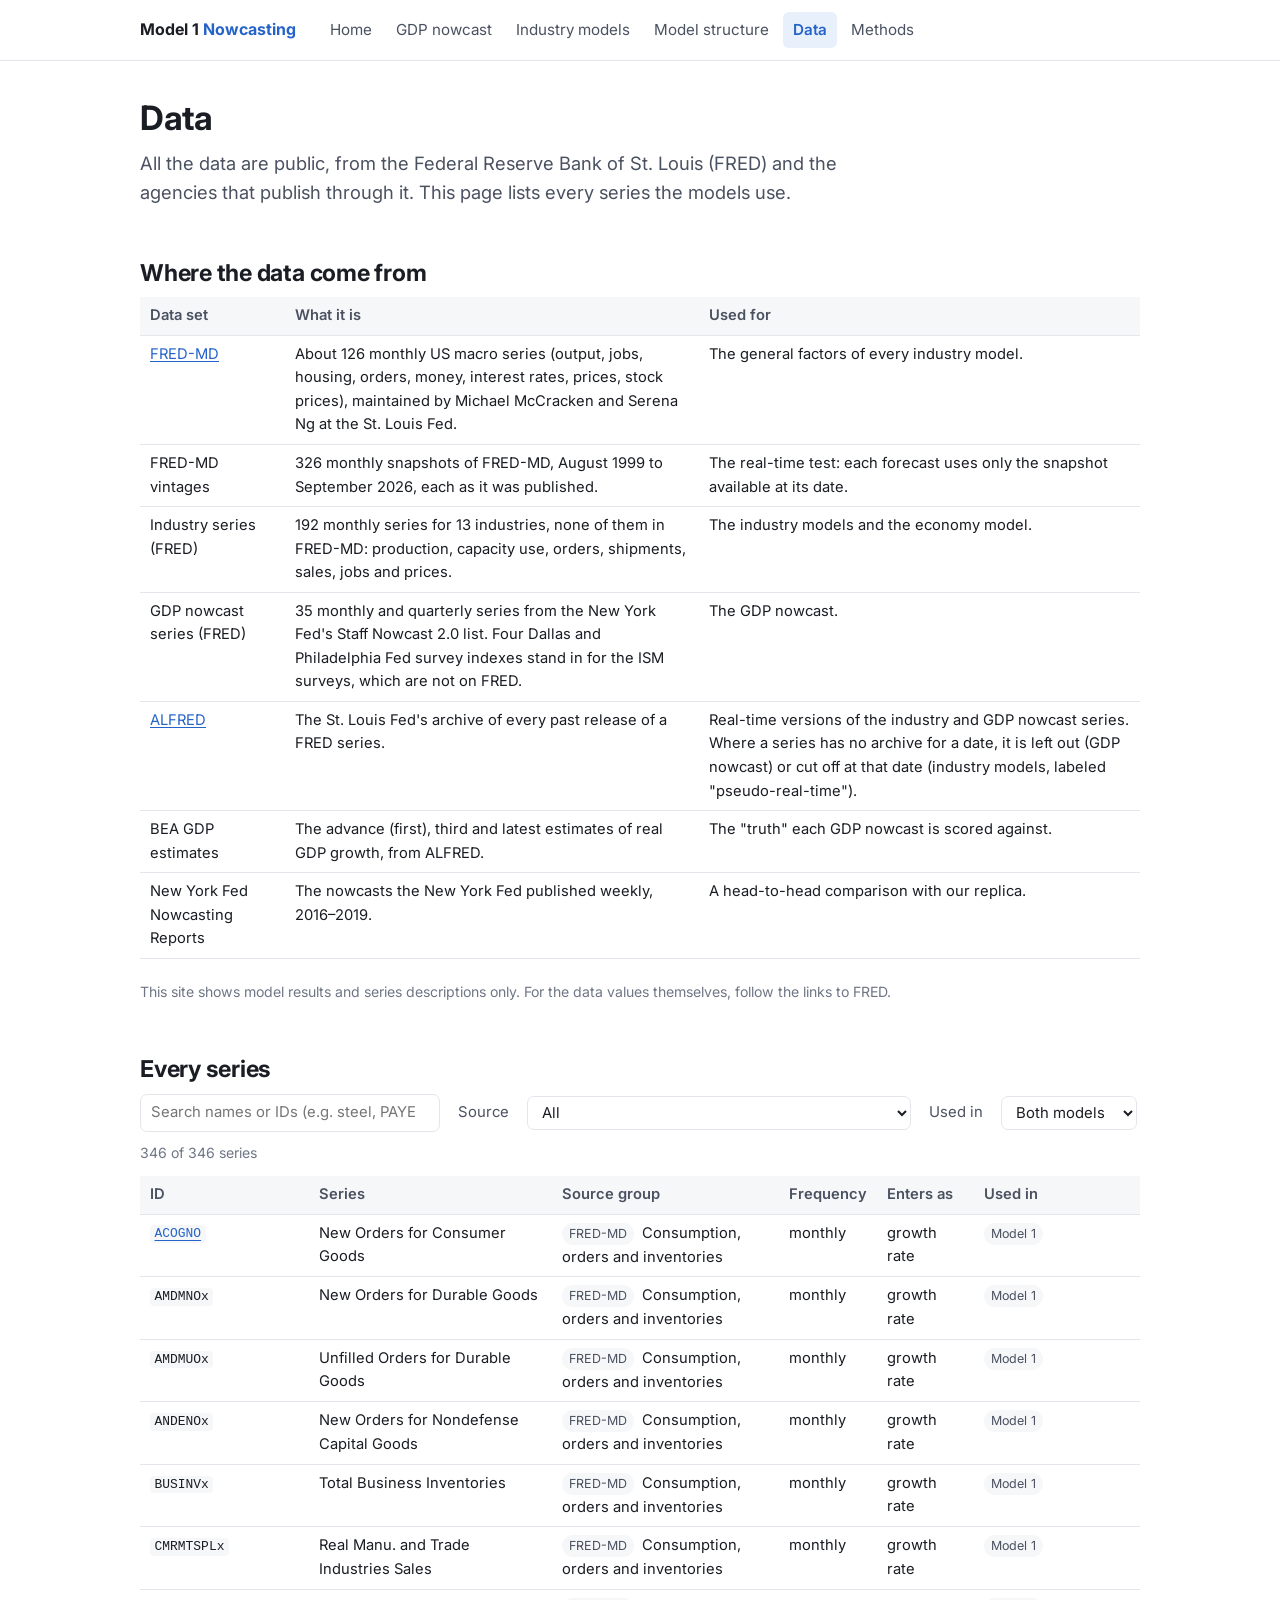
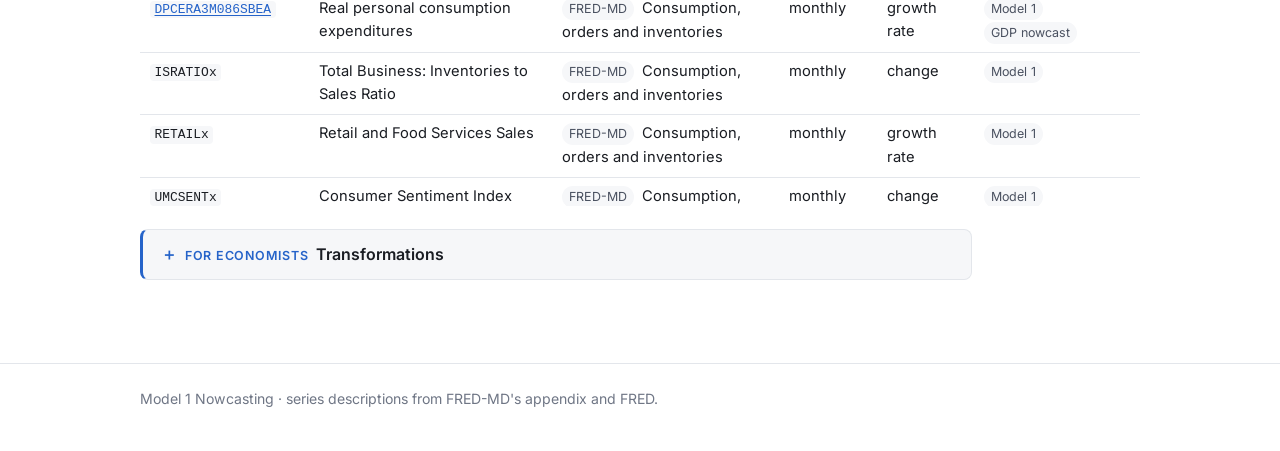
==== data.html @ 2dfe7a33 "Update site from model-1-alpha 911cb23 Co-Authored-By: Claude Opus 5.5 <noreply@anthropic.com> Claud" ====
<!doctype html>
<html lang="en">
<head>
<meta charset="utf-8">
<meta name="viewport" content="width=device-width, initial-scale=1">
<title>Data · Model 1 Nowcasting</title>
<meta name="description" content="Every data series used by the GDP nowcast and the industry models, with links to FRED.">
<link rel="preconnect" href="https://fonts.googleapis.com">
<link rel="stylesheet" href="https://fonts.googleapis.com/css2?family=Inter:wght@400;600;700&display=swap">
<link rel="stylesheet" href="assets/style.css">
<script defer src="assets/common.js"></script>
<script defer src="assets/data.js"></script>
</head>
<body>
<header class="site"><div class="wrap">
  <a class="brand" href="index.html">Model 1 <span>Nowcasting</span></a>
  <nav class="main">
    <a href="index.html">Home</a>
    <a href="nowcast.html">GDP nowcast</a>
    <a href="industries.html">Industry models</a>
    <a href="structure.html">Model structure</a>
    <a href="data.html">Data</a>
    <a href="methods.html">Methods</a>
  </nav>
</div></header>

<main><div class="wrap">
  <h1>Data</h1>
  <p class="lead">All the data are public, from the Federal Reserve Bank of St. Louis (FRED) and the agencies that
    publish through it. This page lists every series the models use.</p>

  <h2>Where the data come from</h2>
  <div class="table-wrap"><table>
    <thead><tr><th>Data set</th><th>What it is</th><th>Used for</th></tr></thead>
    <tbody>
      <tr><td><a href="https://www.stlouisfed.org/research/economists/mccracken/fred-databases" target="_blank" rel="noopener">FRED-MD</a></td>
        <td>About 126 monthly US macro series (output, jobs, housing, orders, money, interest rates, prices, stock
          prices), maintained by Michael McCracken and Serena Ng at the St. Louis Fed.</td>
        <td>The general factors of every industry model.</td></tr>
      <tr><td>FRED-MD vintages</td><td>326 monthly snapshots of FRED-MD, August 1999 to September 2026, each as it was published.</td>
        <td>The real-time test: each forecast uses only the snapshot available at its date.</td></tr>
      <tr><td>Industry series (FRED)</td><td>192 monthly series for 13 industries, none of them in FRED-MD: production,
          capacity use, orders, shipments, sales, jobs and prices.</td><td>The industry models and the economy model.</td></tr>
      <tr><td>GDP nowcast series (FRED)</td><td>35 monthly and quarterly series from the New York Fed's Staff Nowcast 2.0 list. Four Dallas and
          Philadelphia Fed survey indexes stand in for the ISM surveys, which are not on FRED.</td>
        <td>The GDP nowcast.</td></tr>
      <tr><td><a href="https://alfred.stlouisfed.org/" target="_blank" rel="noopener">ALFRED</a></td>
        <td>The St. Louis Fed's archive of every past release of a FRED series.</td>
        <td>Real-time versions of the industry and GDP nowcast series. Where a series has no archive for a date, it is
          left out (GDP nowcast) or cut off at that date (industry models, labeled "pseudo-real-time").</td></tr>
      <tr><td>BEA GDP estimates</td><td>The advance (first), third and latest estimates of real GDP growth, from ALFRED.</td>
        <td>The "truth" each GDP nowcast is scored against.</td></tr>
      <tr><td>New York Fed Nowcasting Reports</td><td>The nowcasts the New York Fed published weekly, 2016–2019.</td>
        <td>A head-to-head comparison with our replica.</td></tr>
    </tbody>
  </table></div>
  <p class="small muted">This site shows model results and series descriptions only. For the data values themselves,
    follow the links to FRED.</p>

  <h2>Every series</h2>
  <div class="controls">
    <input type="search" id="q" placeholder="Search names or IDs (e.g. steel, PAYEMS)" aria-label="Search series">
    <label for="f-src">Source</label>
    <select id="f-src"><option value="">All</option></select>
    <label for="f-used">Used in</label>
    <select id="f-used"><option value="">Both models</option><option>GDP nowcast</option><option>Model 1</option></select>
    <span class="muted small" id="count"></span>
  </div>
  <div class="table-wrap" style="max-height: 70vh"><table id="tbl"></table></div>
  <details class="deep">
    <summary><span class="kicker">For economists</span>Transformations</summary>
    <p>Industry models follow FRED-MD's transformation codes: "growth rate" is the change in the log, "change in growth
      rate" the second difference of the log (FRED-MD's default for prices), "change" the first difference. Every series
      is then standardized. The GDP nowcast follows the New York Fed's Table 1: monthly % changes or changes, survey
      indexes in levels, quarterly series as % changes at an annual rate.</p>
  </details>
</div></main>

<footer class="site"><div class="wrap">
  Model 1 Nowcasting · series descriptions from FRED-MD's appendix and FRED.
</div></footer>
</body>
</html>
---- assets/style.css ----
:root {
  --bg: #ffffff;
  --surface: #f6f7f9;
  --ink: #1a1d23;
  --ink-2: #4a5160;
  --ink-3: #6f7685;
  --line: #e3e6eb;
  --accent: #2563c9;
  --accent-soft: #e8f0fc;
  --good: #1f8a5b;
  --bad: #c2453b;
  --truth: #1a1d23;
  --max: 1040px;
  --radius: 10px;
  color-scheme: light;
}
@media (prefers-color-scheme: dark) {
  :root {
    --bg: #14161a;
    --surface: #1c1f25;
    --ink: #e9ebef;
    --ink-2: #b7bcc6;
    --ink-3: #8c93a1;
    --line: #2d313a;
    --accent: #6ea2f5;
    --accent-soft: #1d2a40;
    --good: #4cc08a;
    --bad: #ef7c70;
    --truth: #f2f3f5;
    color-scheme: dark;
  }
}

* { box-sizing: border-box; }
html { -webkit-text-size-adjust: 100%; }
body {
  margin: 0;
  background: var(--bg);
  color: var(--ink);
  font: 16px/1.6 Inter, system-ui, -apple-system, "Segoe UI", Roboto, sans-serif;
}
a { color: var(--accent); text-underline-offset: 2px; }
h1, h2, h3 { line-height: 1.25; letter-spacing: -0.01em; }
h1 { font-size: 2.1rem; margin: 0 0 0.6rem; }
h2 { font-size: 1.45rem; margin: 2.8rem 0 0.6rem; padding-top: 0.4rem; }
h3 { font-size: 1.1rem; margin: 1.8rem 0 0.4rem; }
p { margin: 0 0 1rem; }
code { font: 0.88em ui-monospace, SFMono-Regular, Menlo, monospace; background: var(--surface);
       padding: 0.1em 0.35em; border-radius: 4px; }

/* layout */
.wrap { max-width: var(--max); margin: 0 auto; padding: 0 20px; }
header.site { border-bottom: 1px solid var(--line); background: var(--bg); position: sticky; top: 0; z-index: 10; }
header.site .wrap { display: flex; align-items: center; gap: 24px; min-height: 60px; flex-wrap: wrap; }
.brand { font-weight: 700; color: var(--ink); text-decoration: none; white-space: nowrap; }
.brand span { color: var(--accent); }
nav.main { display: flex; gap: 4px; flex-wrap: wrap; }
nav.main a { color: var(--ink-2); text-decoration: none; padding: 6px 10px; border-radius: 6px; font-size: 0.95rem; }
nav.main a:hover { background: var(--surface); color: var(--ink); }
nav.main a[aria-current="page"] { color: var(--accent); background: var(--accent-soft); font-weight: 600; }
main { padding: 36px 0 64px; }
footer.site { border-top: 1px solid var(--line); color: var(--ink-3); font-size: 0.88rem; padding: 24px 0 40px; }

.lead { font-size: 1.15rem; color: var(--ink-2); max-width: 46rem; }
.prose { max-width: 46rem; }
.muted { color: var(--ink-3); }
.small { font-size: 0.88rem; }

/* cards and stat tiles */
.grid { display: grid; gap: 16px; }
.grid.two { grid-template-columns: repeat(auto-fit, minmax(300px, 1fr)); }
.grid.three { grid-template-columns: repeat(auto-fit, minmax(220px, 1fr)); }
.card { border: 1px solid var(--line); border-radius: var(--radius); padding: 20px 22px; background: var(--bg); }
.card h3 { margin-top: 0; }
a.card { display: block; color: inherit; text-decoration: none; transition: border-color .15s; }
a.card:hover { border-color: var(--accent); }
a.card .more { color: var(--accent); font-weight: 600; font-size: 0.95rem; }
.stat { background: var(--surface); border-radius: var(--radius); padding: 16px 18px; }
.stat .value { font-size: 1.9rem; font-weight: 700; line-height: 1.1; }
.stat .label { color: var(--ink-2); font-size: 0.92rem; margin-top: 6px; }

/* figures */
figure.chart { margin: 1.2rem 0 1.6rem; }
figure.chart figcaption { color: var(--ink-3); font-size: 0.85rem; margin-top: 6px; max-width: 46rem; }
.chart-title { font-weight: 650; margin: 0 0 2px; }
.chart-sub { color: var(--ink-2); font-size: 0.92rem; margin: 0 0 8px; }
.plot { width: 100%; overflow-x: auto; }
.plot svg { max-width: 100%; height: auto; overflow: visible; }
.plot figure { margin: 0; }
.legend { display: flex; flex-wrap: wrap; gap: 6px 18px; font-size: 0.88rem; color: var(--ink-2); margin: 4px 0 8px; }
.legend i { display: inline-block; width: 18px; height: 3px; vertical-align: middle; margin-right: 6px; border-radius: 2px; }
.legend i.dot { width: 9px; height: 9px; border-radius: 50%; }
.legend i.ring { width: 9px; height: 9px; border-radius: 50%; background: none !important; border: 1.5px solid var(--ink-3); }

/* controls */
.controls { display: flex; flex-wrap: wrap; gap: 10px 18px; align-items: center; margin: 10px 0 12px; font-size: 0.93rem; }
.controls label { color: var(--ink-2); }
select, input[type="search"] {
  font: inherit; font-size: 0.93rem; color: var(--ink); background: var(--bg);
  border: 1px solid var(--line); border-radius: 7px; padding: 6px 10px;
}
input[type="search"] { min-width: 300px; }
.seg { display: inline-flex; border: 1px solid var(--line); border-radius: 8px; overflow: hidden; }
.seg button { font: inherit; font-size: 0.9rem; border: 0; background: var(--bg); color: var(--ink-2);
              padding: 6px 12px; cursor: pointer; }
.seg button + button { border-left: 1px solid var(--line); }
.seg button[aria-pressed="true"] { background: var(--accent-soft); color: var(--accent); font-weight: 600; }

/* tables */
.table-wrap { overflow-x: auto; margin: 0.6rem 0 1.4rem; }
table { border-collapse: collapse; width: 100%; font-size: 0.92rem; }
th, td { text-align: left; padding: 7px 10px; border-bottom: 1px solid var(--line); vertical-align: top; }
th { color: var(--ink-2); font-weight: 600; background: var(--surface); position: sticky; top: 0; }
td.num, th.num { text-align: right; font-variant-numeric: tabular-nums; white-space: nowrap; }
tr.best td { font-weight: 650; }
.good { color: var(--good); }
.bad { color: var(--bad); }
.tag { display: inline-block; font-size: 0.78rem; padding: 1px 7px; border-radius: 99px; background: var(--surface);
       color: var(--ink-2); margin: 1px 4px 1px 0; white-space: nowrap; }

/* the "for economists" layer */
details.deep { border: 1px solid var(--line); border-left: 3px solid var(--accent); border-radius: 8px;
               padding: 0 18px; margin: 1.2rem 0; background: var(--surface); max-width: 52rem; }
details.deep > summary { cursor: pointer; padding: 12px 0; font-weight: 600; color: var(--ink); list-style: none; }
details.deep > summary::-webkit-details-marker { display: none; }
details.deep > summary::before { content: "＋"; color: var(--accent); margin-right: 8px; }
details.deep[open] > summary::before { content: "－"; }
details.deep > summary .kicker { color: var(--accent); font-size: 0.78rem; text-transform: uppercase;
                                 letter-spacing: 0.06em; margin-right: 8px; }
details.deep[open] { padding-bottom: 12px; }
.katex-display { overflow-x: auto; overflow-y: hidden; padding: 4px 0; }

.callout { background: var(--accent-soft); border-radius: var(--radius); padding: 14px 18px; margin: 1rem 0 1.4rem;
           max-width: 46rem; }
.toc { display: flex; flex-wrap: wrap; gap: 6px 14px; font-size: 0.92rem; margin: 0.4rem 0 1.4rem; }
.toc a { text-decoration: none; }

/* loading-strength matrix */
.matrix td.cell { text-align: center; width: 76px; }
.matrix .bar { display: inline-block; height: 10px; border-radius: 3px; background: var(--accent); vertical-align: middle; }
.matrix .bar.neg { background: var(--bad); }
.matrix td.off { color: var(--line); }
.tabs { display: flex; gap: 6px; border-bottom: 1px solid var(--line); margin: 1.2rem 0 1rem; flex-wrap: wrap; }
.tabs button { font: inherit; border: 0; background: none; padding: 10px 14px; cursor: pointer; color: var(--ink-2);
               border-bottom: 2px solid transparent; margin-bottom: -1px; font-weight: 600; }
.tabs button[aria-selected="true"] { color: var(--accent); border-bottom-color: var(--accent); }
[hidden] { display: none !important; }

@media (max-width: 640px) {
  h1 { font-size: 1.65rem; }
  header.site .wrap { gap: 6px; padding-top: 8px; padding-bottom: 8px; }
  nav.main a { padding: 4px 7px; font-size: 0.88rem; }
  .stat .value { font-size: 1.5rem; }
}
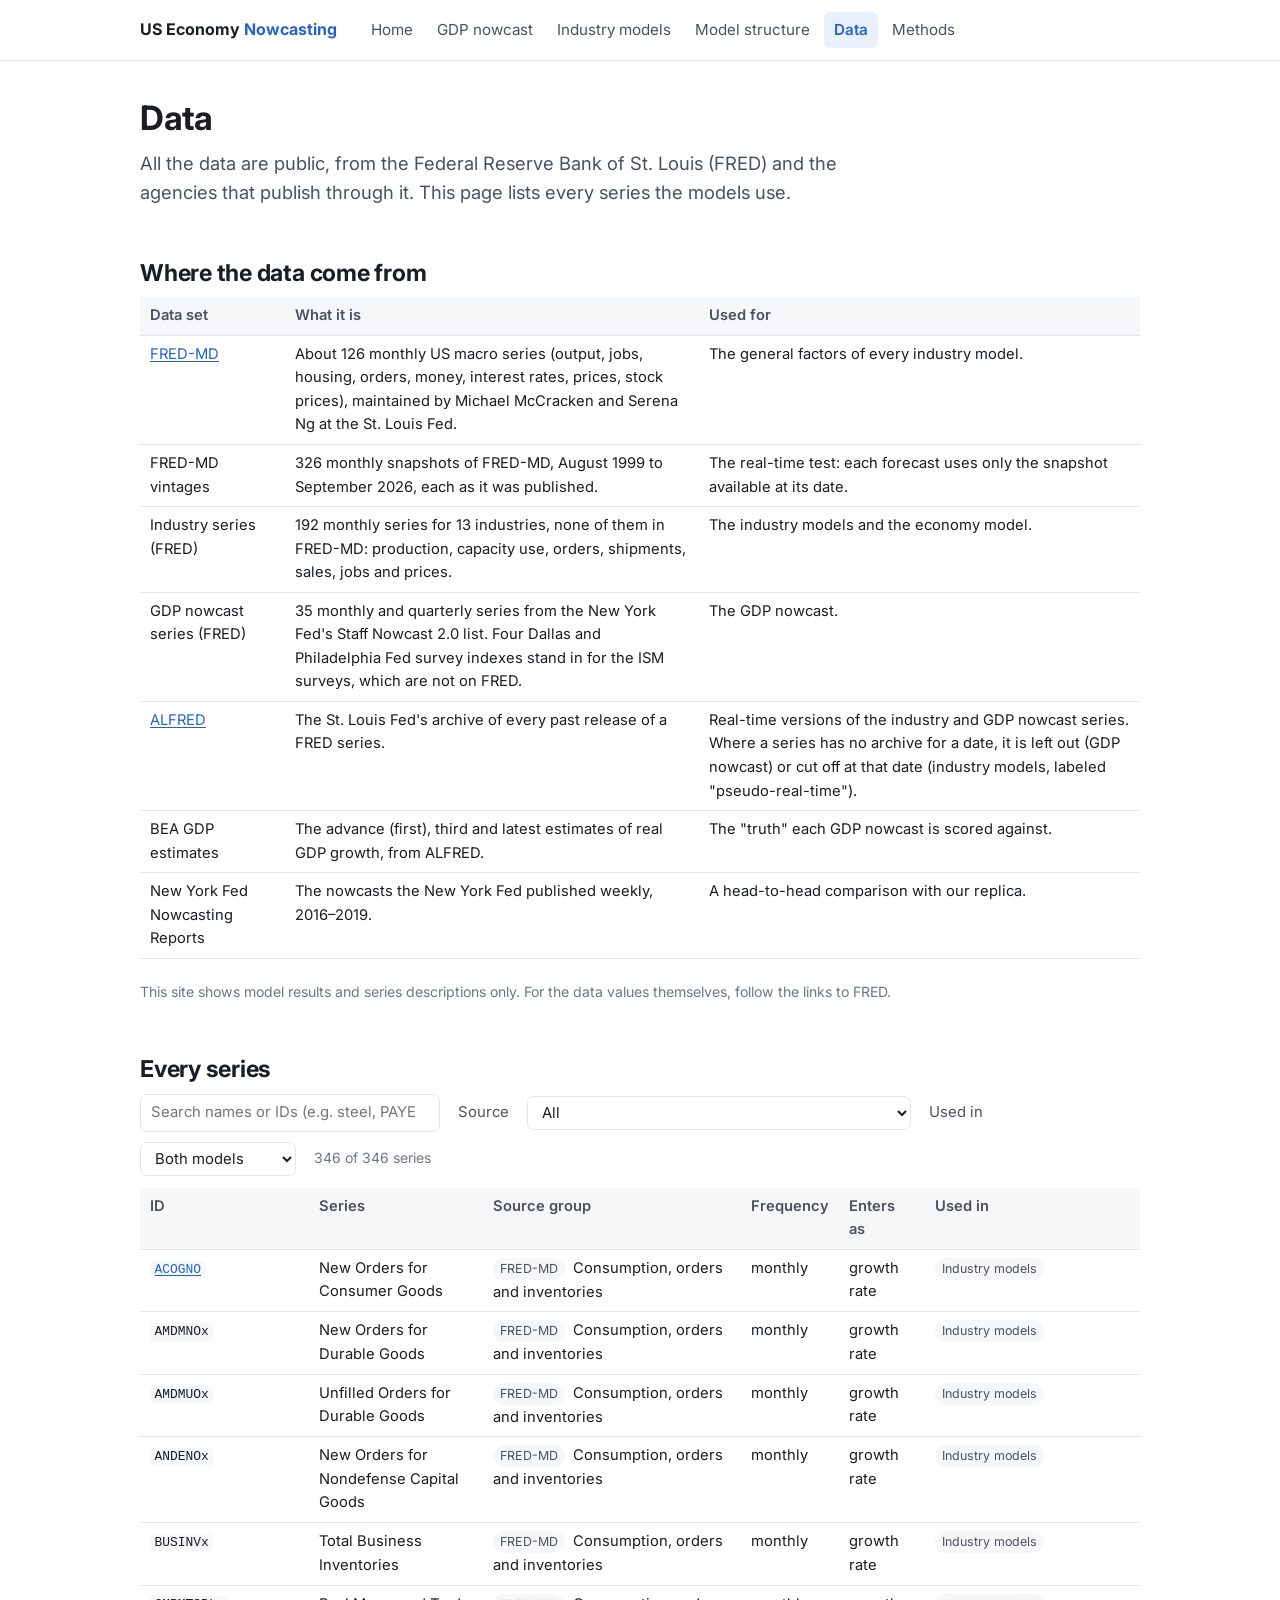
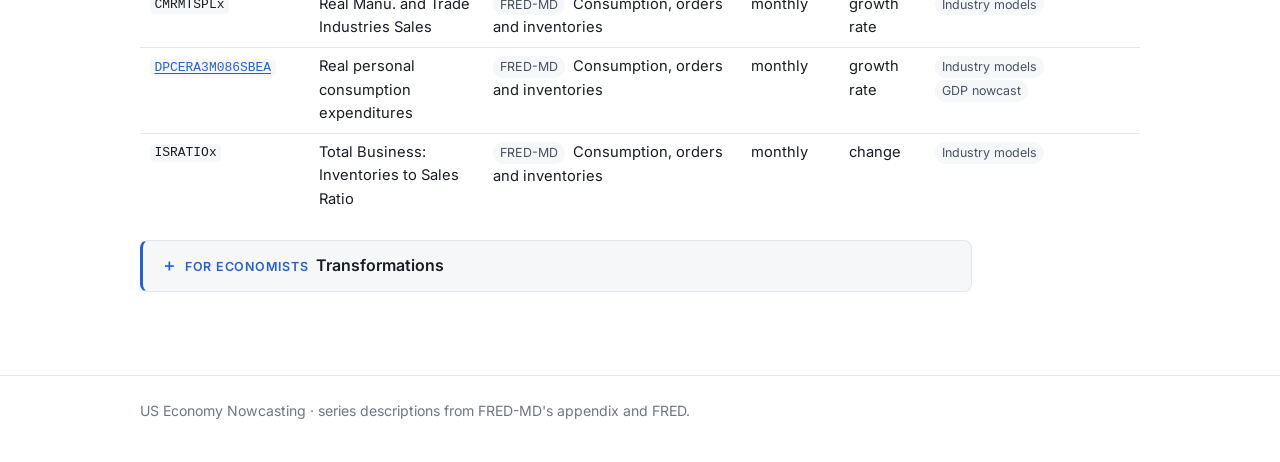
==== commit 1d5894a4: "Update site from model-1-alpha 5b15613 Co-Authored-By: Claude Opus 5.5 <noreply@anthropic.com> Claud" ====
--- a/data.html
+++ b/data.html
@@ -3,7 +3,7 @@
 <head>
 <meta charset="utf-8">
 <meta name="viewport" content="width=device-width, initial-scale=1">
-<title>Data · Model 1 Nowcasting</title>
+<title>Data · US Economy Nowcasting</title>
 <meta name="description" content="Every data series used by the GDP nowcast and the industry models, with links to FRED.">
 <link rel="preconnect" href="https://fonts.googleapis.com">
 <link rel="stylesheet" href="https://fonts.googleapis.com/css2?family=Inter:wght@400;600;700&display=swap">
@@ -13,7 +13,7 @@
 </head>
 <body>
 <header class="site"><div class="wrap">
-  <a class="brand" href="index.html">Model 1 <span>Nowcasting</span></a>
+  <a class="brand" href="index.html">US Economy <span>Nowcasting</span></a>
   <nav class="main">
     <a href="index.html">Home</a>
     <a href="nowcast.html">GDP nowcast</a>
@@ -63,7 +63,7 @@
     <label for="f-src">Source</label>
     <select id="f-src"><option value="">All</option></select>
     <label for="f-used">Used in</label>
-    <select id="f-used"><option value="">Both models</option><option>GDP nowcast</option><option>Model 1</option></select>
+    <select id="f-used"><option value="">Both models</option><option>GDP nowcast</option><option>Industry models</option></select>
     <span class="muted small" id="count"></span>
   </div>
   <div class="table-wrap" style="max-height: 70vh"><table id="tbl"></table></div>
@@ -77,7 +77,7 @@
 </div></main>
 
 <footer class="site"><div class="wrap">
-  Model 1 Nowcasting · series descriptions from FRED-MD's appendix and FRED.
+  US Economy Nowcasting · series descriptions from FRED-MD's appendix and FRED.
 </div></footer>
 </body>
 </html>
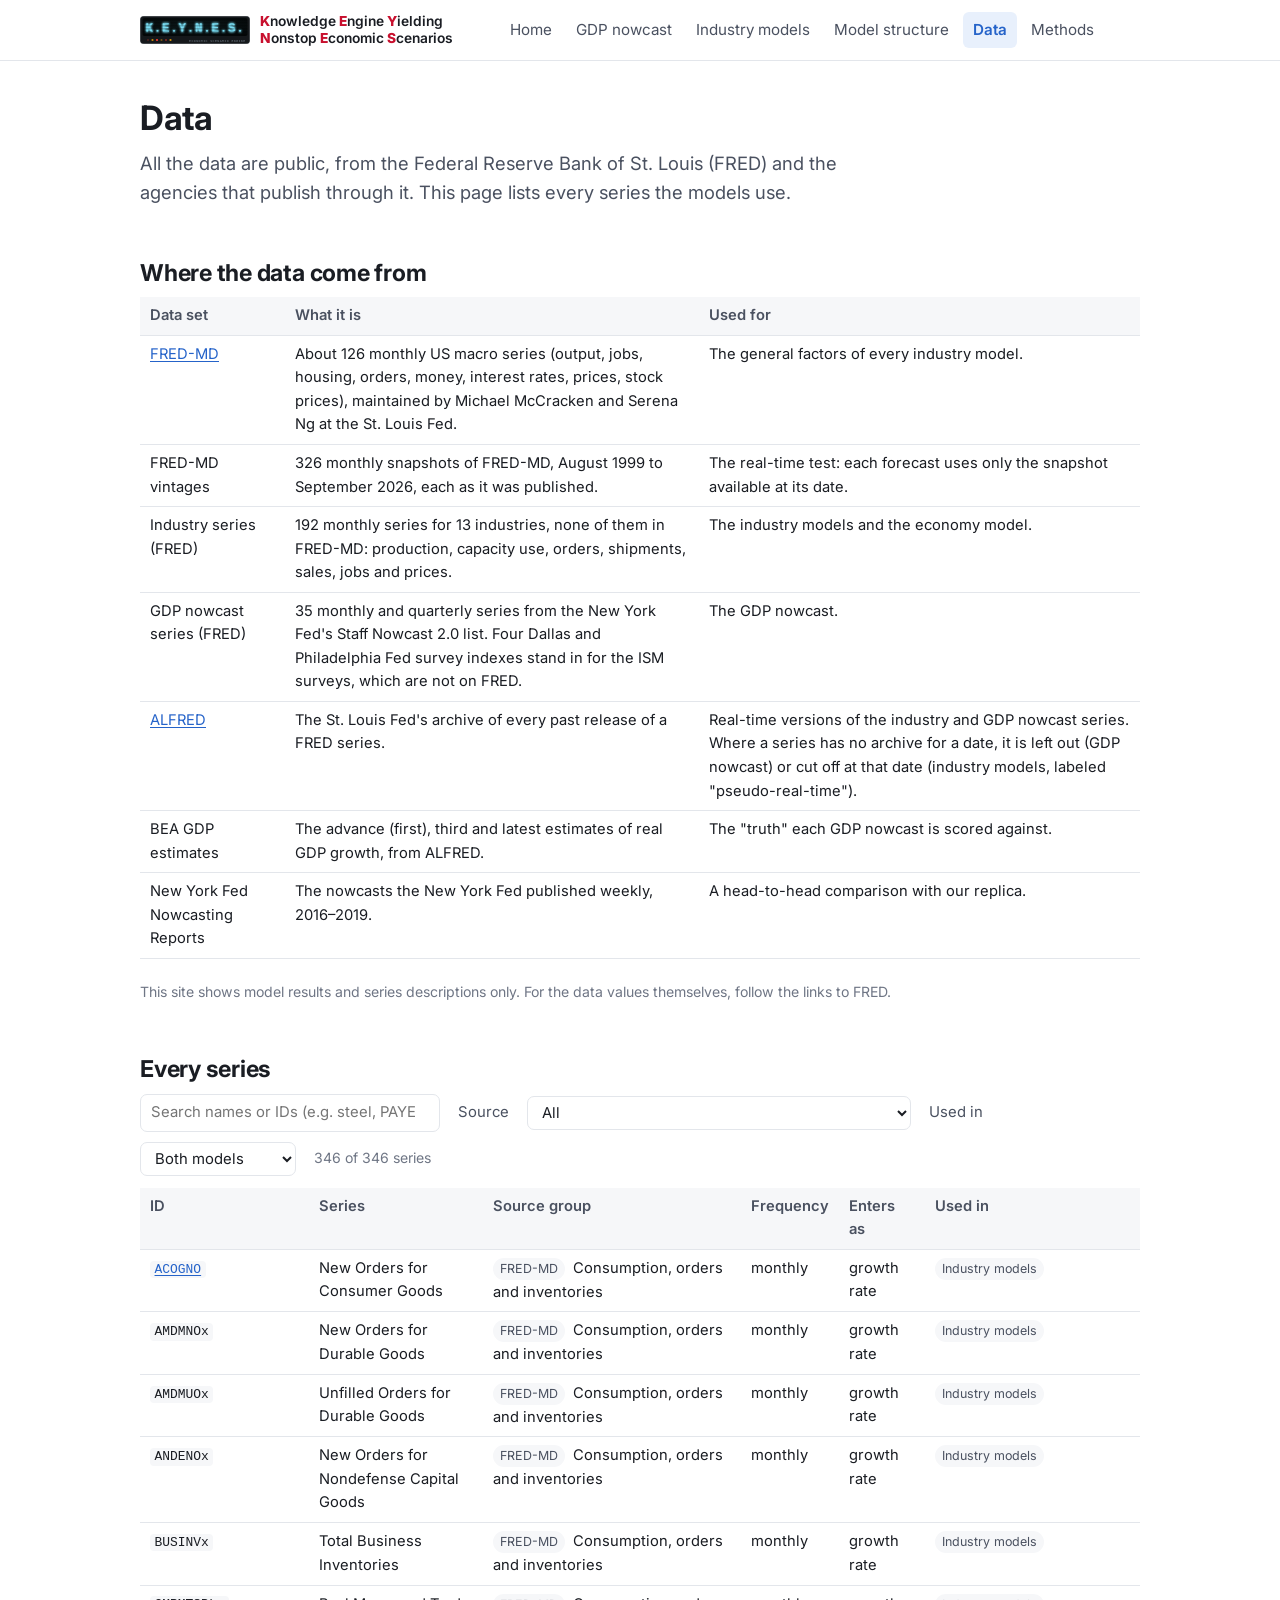
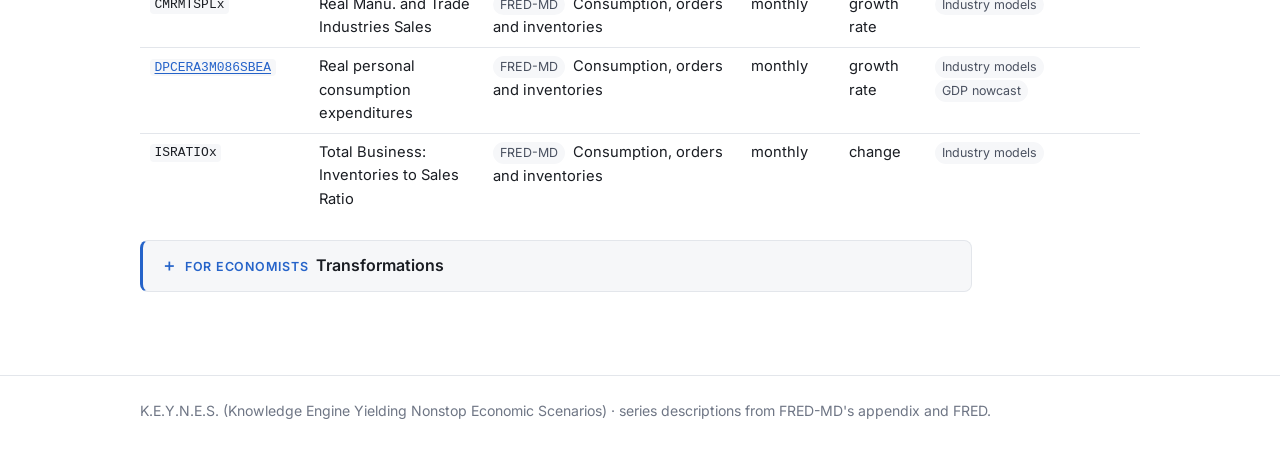
==== commit 77eb4898: "Update site from model-1-alpha 71e87f0 Co-Authored-By: Claude Opus 5.5 <noreply@anthropic.com> Claud" ====
--- a/data.html
+++ b/data.html
@@ -3,7 +3,7 @@
 <head>
 <meta charset="utf-8">
 <meta name="viewport" content="width=device-width, initial-scale=1">
-<title>Data · US Economy Nowcasting</title>
+<title>Data · KEYNES</title>
 <meta name="description" content="Every data series used by the GDP nowcast and the industry models, with links to FRED.">
 <link rel="preconnect" href="https://fonts.googleapis.com">
 <link rel="stylesheet" href="https://fonts.googleapis.com/css2?family=Inter:wght@400;600;700&display=swap">
@@ -13,7 +13,7 @@
 </head>
 <body>
 <header class="site"><div class="wrap">
-  <a class="brand" href="index.html">US Economy <span>Nowcasting</span></a>
+  <a class="brand" href="index.html"><img src="assets/keynes.svg" alt="K.E.Y.N.E.S." width="110" height="28"><span class="kn"><b>K</b>nowledge <b>E</b>ngine <b>Y</b>ielding <b>N</b>onstop <b>E</b>conomic <b>S</b>cenarios</span></a>
   <nav class="main">
     <a href="index.html">Home</a>
     <a href="nowcast.html">GDP nowcast</a>
@@ -77,7 +77,7 @@
 </div></main>
 
 <footer class="site"><div class="wrap">
-  US Economy Nowcasting · series descriptions from FRED-MD's appendix and FRED.
+  K.E.Y.N.E.S. (Knowledge Engine Yielding Nonstop Economic Scenarios) · series descriptions from FRED-MD's appendix and FRED.
 </div></footer>
 </body>
 </html>
--- a/assets/style.css
+++ b/assets/style.css
@@ -152,3 +152,41 @@
   nav.main a { padding: 4px 7px; font-size: 0.88rem; }
   .stat .value { font-size: 1.5rem; }
 }
+
+/* home page: a headline sentence instead of stat tiles, two text columns instead of cards */
+.headline { font-size: 1.45rem; line-height: 1.4; max-width: 44rem; margin: 0.2rem 0 0.4rem; letter-spacing: -0.01em; }
+.headline strong { color: var(--accent); font-variant-numeric: tabular-nums; }
+.parts { display: grid; grid-template-columns: 1fr 1fr; gap: 0; border-top: 2px solid var(--ink); margin-top: 0.8rem; }
+.part { padding: 14px 32px 4px 0; }
+.part + .part { border-left: 1px solid var(--line); padding: 14px 0 4px 32px; }
+.part .kicker { font-size: 0.76rem; letter-spacing: 0.09em; text-transform: uppercase; color: var(--ink-3); margin: 0 0 2px; }
+.part h3 { margin: 0 0 8px; font-size: 1.25rem; }
+.part h3 a { color: var(--ink); text-decoration: none; }
+.part h3 a:hover { color: var(--accent); }
+.plot.mini { margin: 6px 0 2px; }
+.mini-cap { color: var(--ink-3); font-size: 0.82rem; margin-bottom: 10px; }
+@media (max-width: 760px) {
+  .parts { grid-template-columns: 1fr; }
+  .part, .part + .part { padding: 14px 0 4px; border-left: 0; }
+  .part + .part { border-top: 1px solid var(--line); }
+}
+
+/* fan chart */
+.fan { display: grid; grid-template-columns: minmax(0, 2.1fr) minmax(240px, 1fr); gap: 18px; align-items: start; }
+.fan-side { padding-top: 6px; }
+.fan-table { font-size: 0.85rem; margin-top: 4px; }
+.fan-table td { padding: 3px 6px; border-bottom: 1px solid var(--line); }
+.fan-table i { display: inline-block; width: 11px; height: 11px; border-radius: 2px; margin-right: 8px; vertical-align: -1px; }
+.fan-table i.diamond { width: 8px; height: 8px; background: var(--truth); transform: rotate(45deg); border-radius: 0; margin-left: 2px; }
+.fan.solo { grid-template-columns: 1fr; }
+@media (max-width: 760px) { .fan { grid-template-columns: 1fr; } }
+.legend i.diamond-key { width: 8px; height: 8px; background: var(--truth); transform: rotate(45deg); border-radius: 0; }
+
+/* site name: K.E.Y.N.E.S., initials in red */
+:root { --key: #c8102e; }
+@media (prefers-color-scheme: dark) { :root { --key: #ff5a5f; } }
+.brand { display: inline-flex; align-items: center; gap: 10px; }
+.brand img { display: block; }
+.brand .kn { font-size: 0.86rem; font-weight: 600; line-height: 1.25; max-width: 13.5rem; color: var(--ink); white-space: normal; }
+.brand .kn b { color: var(--key); font-weight: 800; }
+@media (max-width: 640px) { .brand .kn { display: none; } }
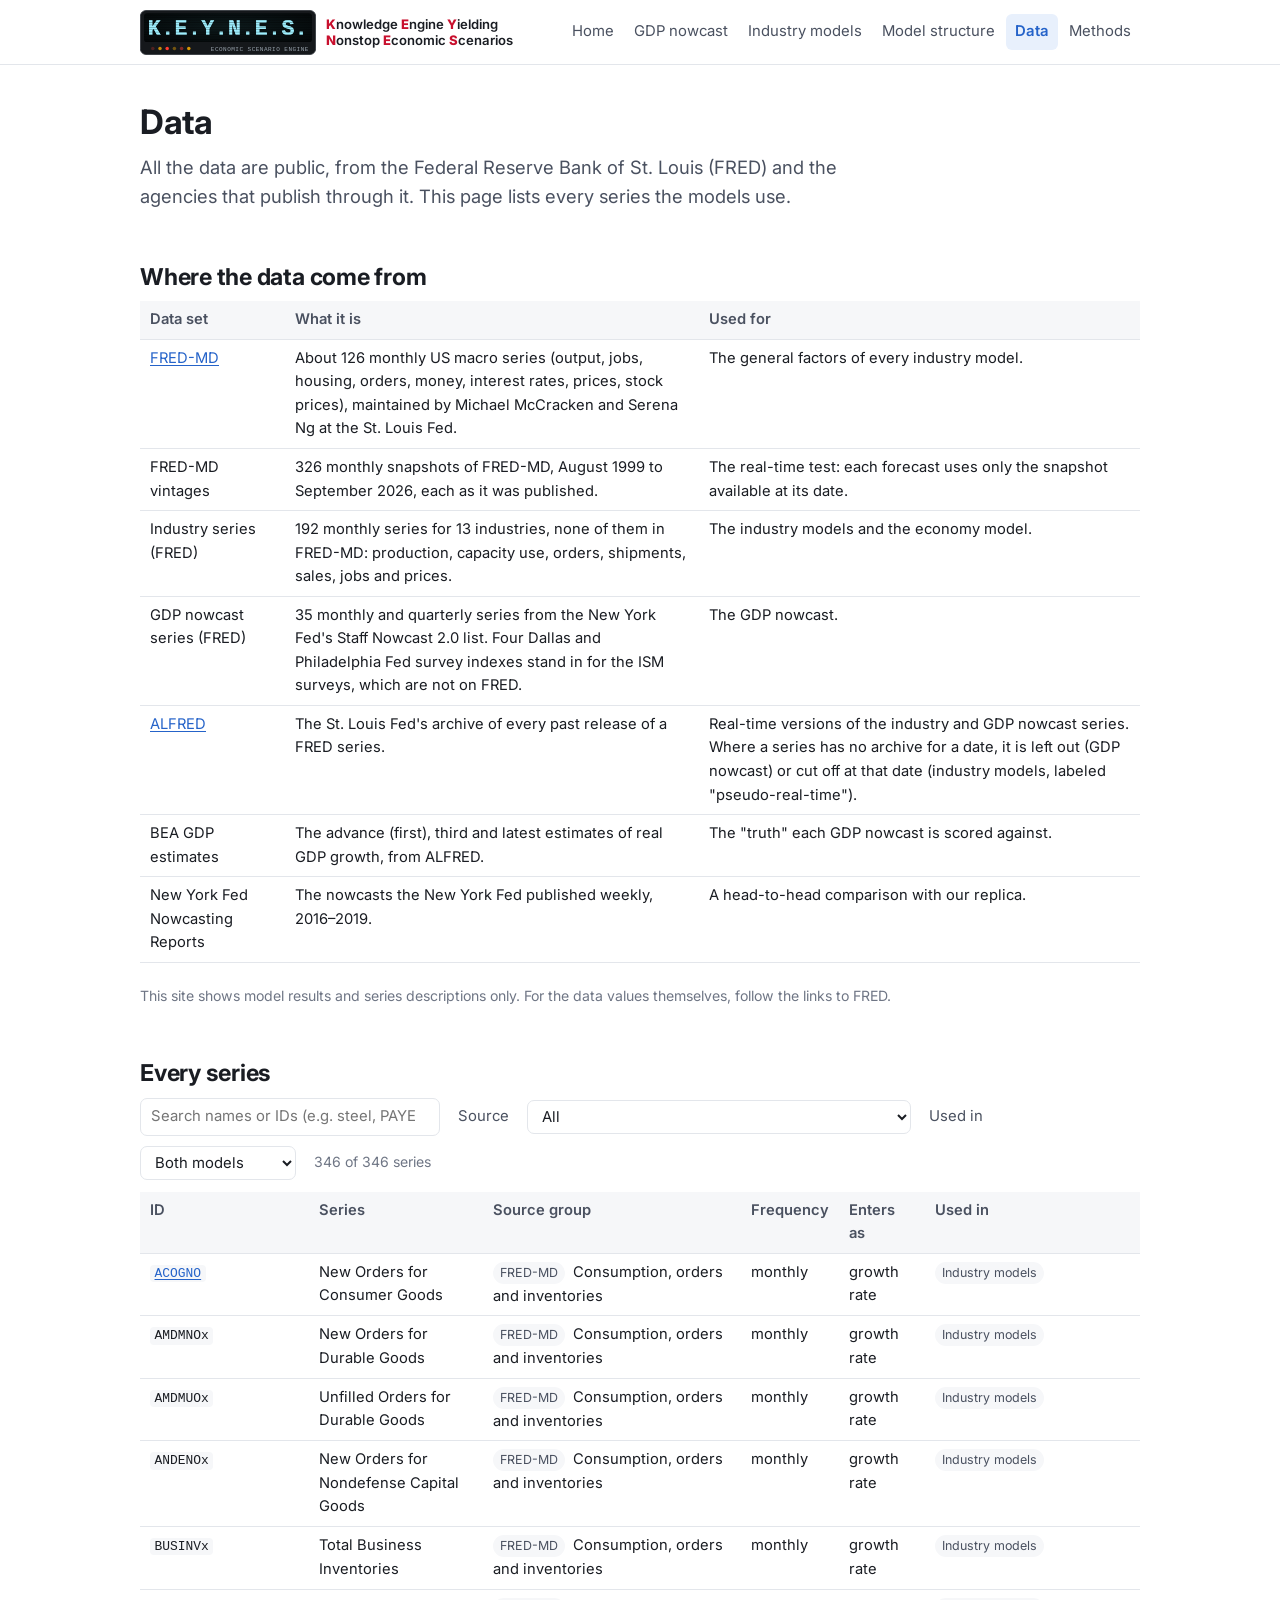
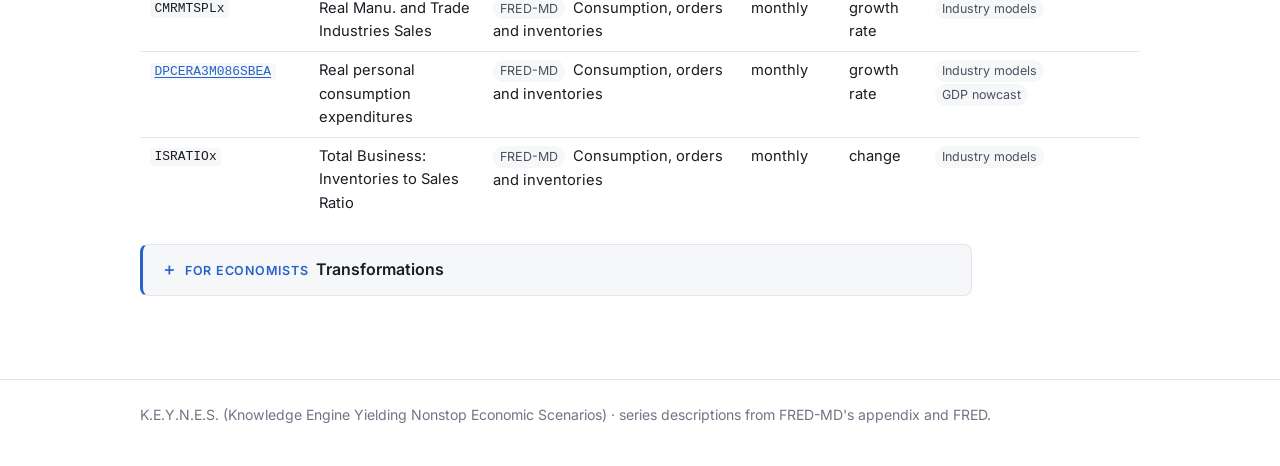
==== commit d66cb5f6: "Update site from model-1-alpha 8186306 Co-Authored-By: Claude Opus 5.5 <noreply@anthropic.com> Claud" ====
--- a/data.html
+++ b/data.html
@@ -13,7 +13,7 @@
 </head>
 <body>
 <header class="site"><div class="wrap">
-  <a class="brand" href="index.html"><img src="assets/keynes.svg" alt="K.E.Y.N.E.S." width="110" height="28"><span class="kn"><b>K</b>nowledge <b>E</b>ngine <b>Y</b>ielding <b>N</b>onstop <b>E</b>conomic <b>S</b>cenarios</span></a>
+  <a class="brand" href="index.html"><img src="assets/keynes.svg" alt="K.E.Y.N.E.S." width="176" height="45"><span class="kn"><b>K</b>nowledge <b>E</b>ngine <b>Y</b>ielding <b>N</b>onstop <b>E</b>conomic <b>S</b>cenarios</span></a>
   <nav class="main">
     <a href="index.html">Home</a>
     <a href="nowcast.html">GDP nowcast</a>
--- a/assets/style.css
+++ b/assets/style.css
@@ -51,11 +51,11 @@
 /* layout */
 .wrap { max-width: var(--max); margin: 0 auto; padding: 0 20px; }
 header.site { border-bottom: 1px solid var(--line); background: var(--bg); position: sticky; top: 0; z-index: 10; }
-header.site .wrap { display: flex; align-items: center; gap: 24px; min-height: 60px; flex-wrap: wrap; }
+header.site .wrap { display: flex; align-items: center; gap: 16px; min-height: 64px; flex-wrap: wrap; }
 .brand { font-weight: 700; color: var(--ink); text-decoration: none; white-space: nowrap; }
 .brand span { color: var(--accent); }
-nav.main { display: flex; gap: 4px; flex-wrap: wrap; }
-nav.main a { color: var(--ink-2); text-decoration: none; padding: 6px 10px; border-radius: 6px; font-size: 0.95rem; }
+nav.main { display: flex; gap: 2px; flex-wrap: wrap; margin-left: auto; }
+nav.main a { color: var(--ink-2); text-decoration: none; padding: 6px 9px; border-radius: 6px; font-size: 0.93rem; }
 nav.main a:hover { background: var(--surface); color: var(--ink); }
 nav.main a[aria-current="page"] { color: var(--accent); background: var(--accent-soft); font-weight: 600; }
 main { padding: 36px 0 64px; }
@@ -187,6 +187,6 @@
 @media (prefers-color-scheme: dark) { :root { --key: #ff5a5f; } }
 .brand { display: inline-flex; align-items: center; gap: 10px; }
 .brand img { display: block; }
-.brand .kn { font-size: 0.86rem; font-weight: 600; line-height: 1.25; max-width: 13.5rem; color: var(--ink); white-space: normal; }
+.brand .kn { font-size: 0.82rem; font-weight: 600; line-height: 1.25; max-width: 12.6rem; color: var(--ink); white-space: normal; }
 .brand .kn b { color: var(--key); font-weight: 800; }
-@media (max-width: 640px) { .brand .kn { display: none; } }
+@media (max-width: 640px) { .brand .kn { display: none; } .brand img { width: 140px; height: auto; } }
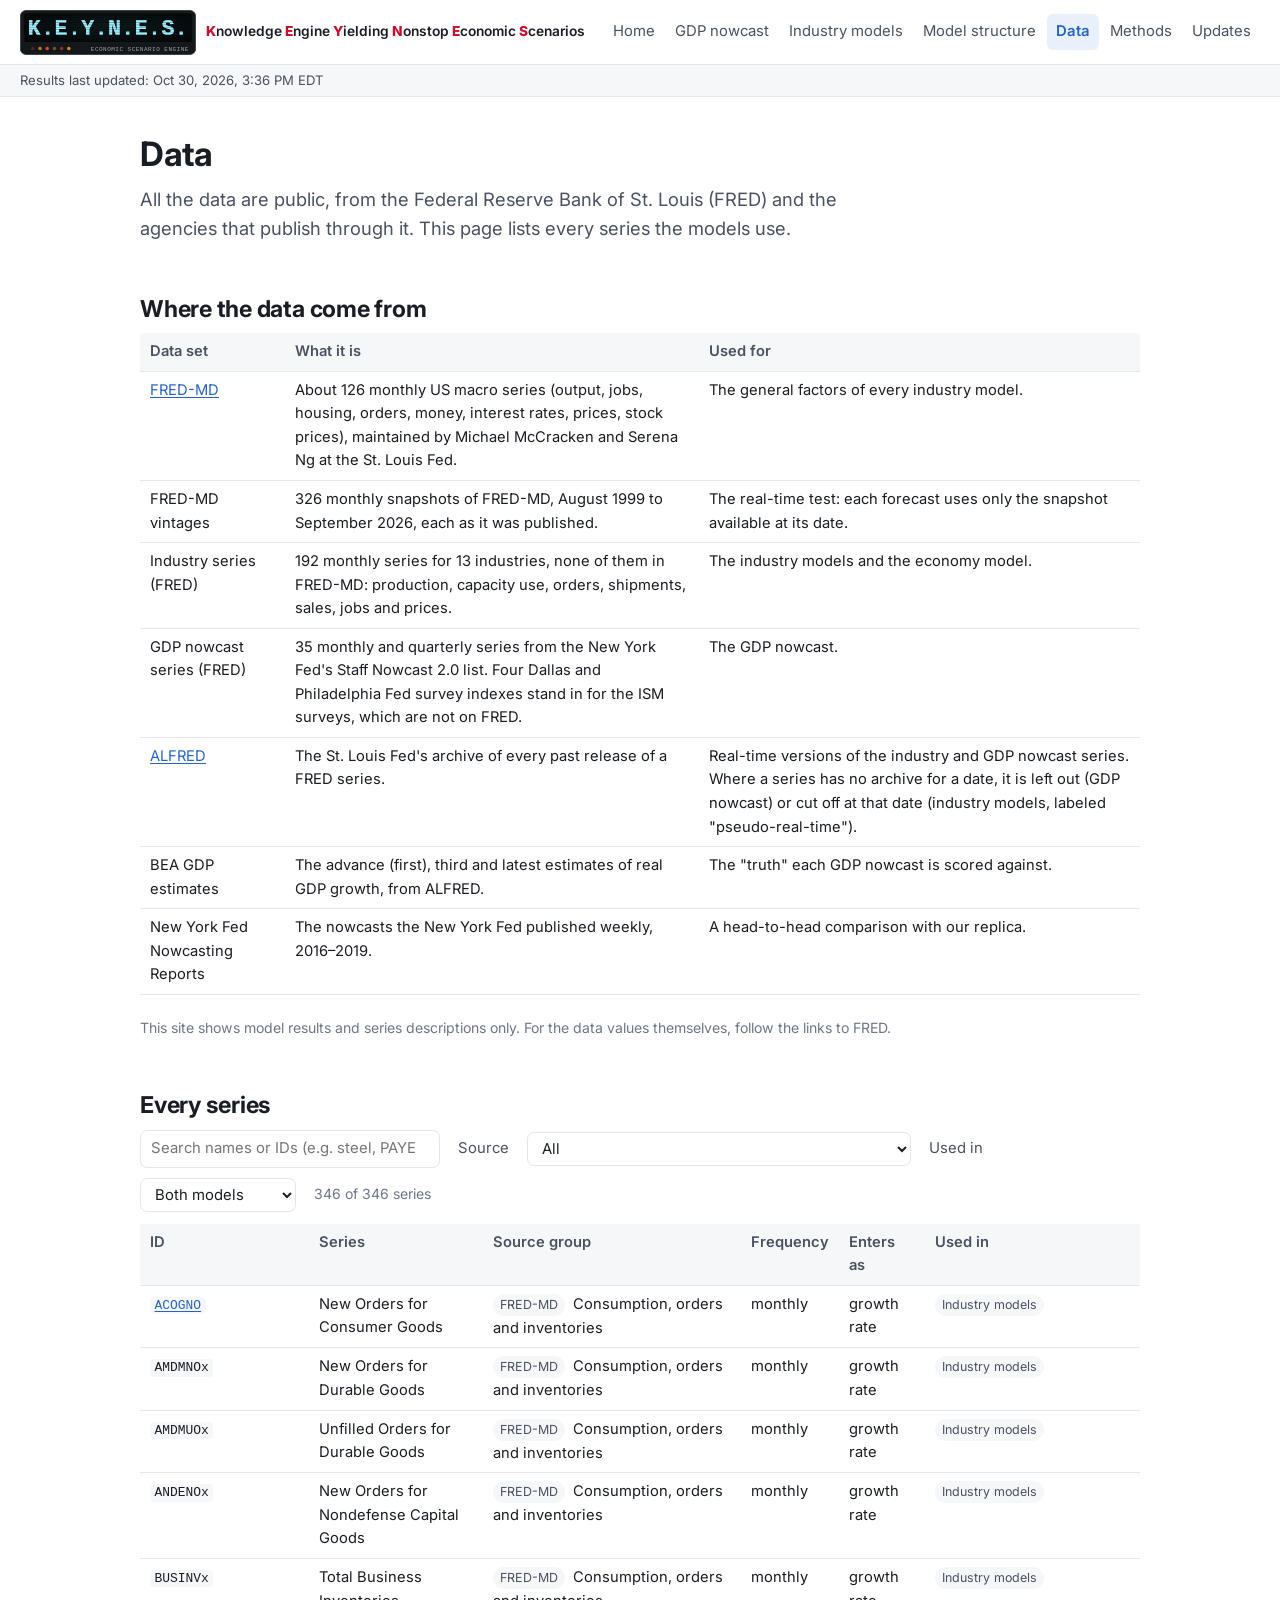
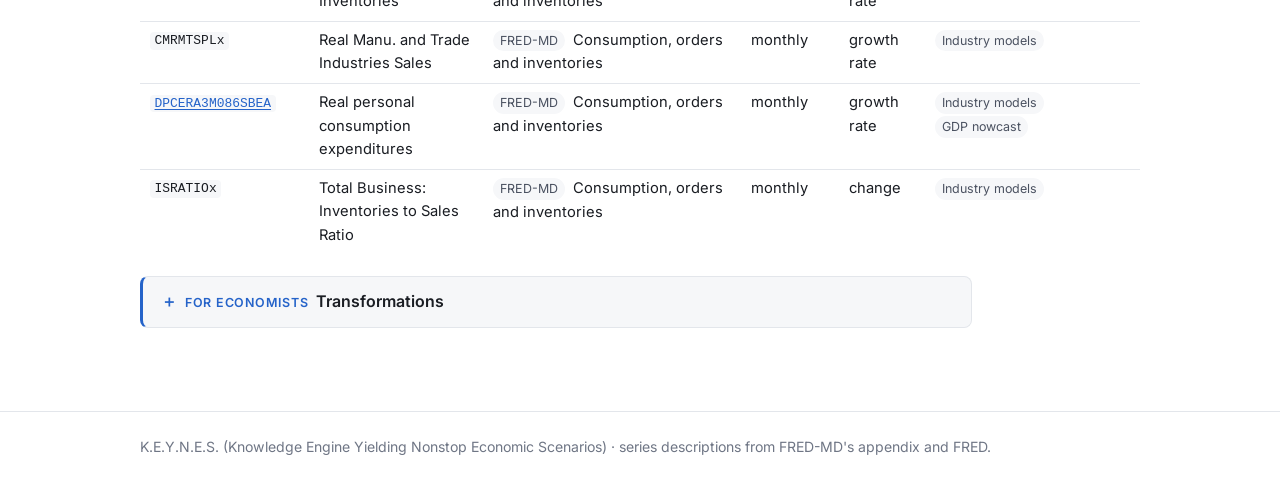
==== commit 30d5905e: "Update site from model-1-alpha f8a223f Co-Authored-By: Claude Opus 5.5 <noreply@anthropic.com> Claud" ====
--- a/data.html
+++ b/data.html
@@ -21,6 +21,7 @@
     <a href="structure.html">Model structure</a>
     <a href="data.html">Data</a>
     <a href="methods.html">Methods</a>
+    <a href="updates.html">Updates</a>
   </nav>
 </div></header>
 
--- a/assets/style.css
+++ b/assets/style.css
@@ -187,6 +187,17 @@
 @media (prefers-color-scheme: dark) { :root { --key: #ff5a5f; } }
 .brand { display: inline-flex; align-items: center; gap: 10px; }
 .brand img { display: block; }
-.brand .kn { font-size: 0.82rem; font-weight: 600; line-height: 1.25; max-width: 12.6rem; color: var(--ink); white-space: normal; }
+.brand .kn { font-size: 0.86rem; font-weight: 600; line-height: 1.25; color: var(--ink); white-space: nowrap; }
+header.site .wrap, .updated .wrap { max-width: 1280px; }
+@media (max-width: 1200px) { .brand .kn { display: none; } }
 .brand .kn b { color: var(--key); font-weight: 800; }
 @media (max-width: 640px) { .brand .kn { display: none; } .brand img { width: 140px; height: auto; } }
+
+.updated { background: var(--surface); border-bottom: 1px solid var(--line); color: var(--ink-2); font-size: 0.82rem; padding: 5px 0; }
+
+/* Updates page */
+details.update { border-top: 1px solid var(--line); padding: 10px 0; }
+details.update > summary { cursor: pointer; }
+.update-body { padding: 4px 0 10px; }
+.update-body h2 { font-size: 1.05rem; margin: 1.2rem 0 0.4rem; padding: 0; }
+.update-body table { margin: 0.4rem 0 0.8rem; }
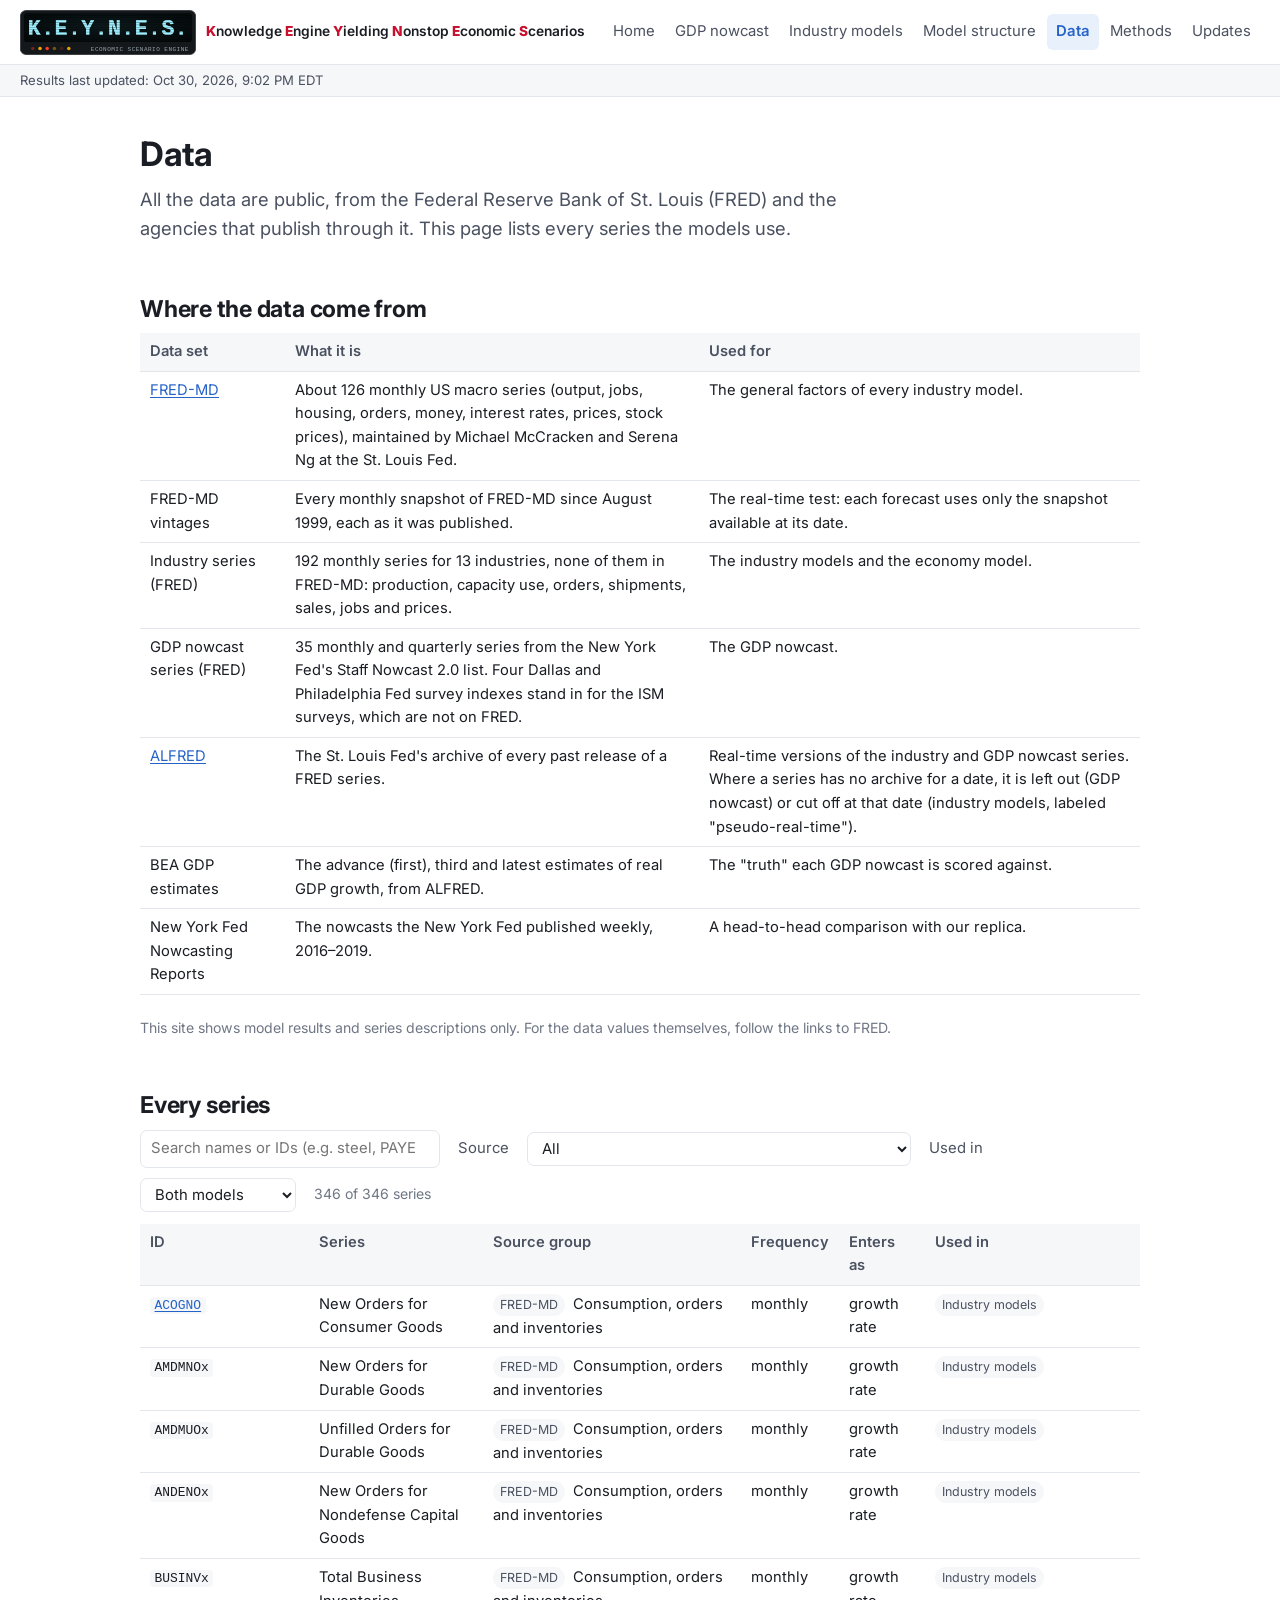
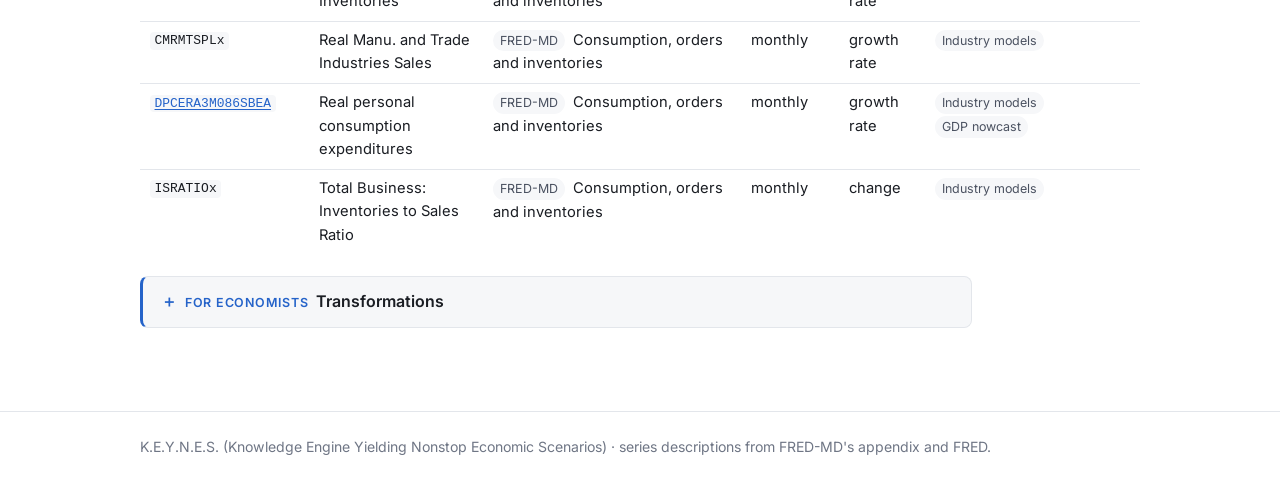
==== commit d69bd7a9: "Update site from model-1-alpha b8c22c6 Co-Authored-By: Claude Opus 5.5 <noreply@anthropic.com> Claud" ====
--- a/data.html
+++ b/data.html
@@ -38,7 +38,7 @@
         <td>About 126 monthly US macro series (output, jobs, housing, orders, money, interest rates, prices, stock
           prices), maintained by Michael McCracken and Serena Ng at the St. Louis Fed.</td>
         <td>The general factors of every industry model.</td></tr>
-      <tr><td>FRED-MD vintages</td><td>326 monthly snapshots of FRED-MD, August 1999 to September 2026, each as it was published.</td>
+      <tr><td>FRED-MD vintages</td><td>Every monthly snapshot of FRED-MD since August 1999, each as it was published.</td>
         <td>The real-time test: each forecast uses only the snapshot available at its date.</td></tr>
       <tr><td>Industry series (FRED)</td><td>192 monthly series for 13 industries, none of them in FRED-MD: production,
           capacity use, orders, shipments, sales, jobs and prices.</td><td>The industry models and the economy model.</td></tr>
--- a/assets/style.css
+++ b/assets/style.css
@@ -43,6 +43,7 @@
 h1, h2, h3 { line-height: 1.25; letter-spacing: -0.01em; }
 h1 { font-size: 2.1rem; margin: 0 0 0.6rem; }
 h2 { font-size: 1.45rem; margin: 2.8rem 0 0.6rem; padding-top: 0.4rem; }
+h2 .muted { font-weight: 400; }
 h3 { font-size: 1.1rem; margin: 1.8rem 0 0.4rem; }
 p { margin: 0 0 1rem; }
 code { font: 0.88em ui-monospace, SFMono-Regular, Menlo, monospace; background: var(--surface);
@@ -201,3 +202,19 @@
 .update-body { padding: 4px 0 10px; }
 .update-body h2 { font-size: 1.05rem; margin: 1.2rem 0 0.4rem; padding: 0; }
 .update-body table { margin: 0.4rem 0 0.8rem; }
+
+/* industry page: latest forecasts */
+.fc-table td { vertical-align: middle; }
+.fc-table th.sortable { cursor: pointer; user-select: none; }
+.fc-table th.sortable:hover { color: var(--accent); }
+.fc-table .ar { display: block; color: var(--ink-3); font-size: 0.78rem; font-weight: 400; }
+.fc-table .val { font-weight: 600; }
+.fc-table .group td { padding-top: 14px; font-weight: 600; color: var(--ink-2); border-bottom: 1px solid var(--line); }
+.fc-table svg.spark { display: block; overflow: visible; }
+.fc-key { display: inline-flex; align-items: center; gap: 4px; margin-right: 12px; }
+.fc-key i { display: inline-block; width: 16px; height: 0; border-top: 2px solid; }
+.fc-table td:first-child { min-width: 200px; }
+.fc-table th, .fc-table td { padding-left: 7px; padding-right: 7px; }
+.mini-fc { font-size: 0.86rem; }
+.mini-fc td:first-child { min-width: 0; }
+.mini-fc th, .mini-fc td { padding: 5px 5px; }
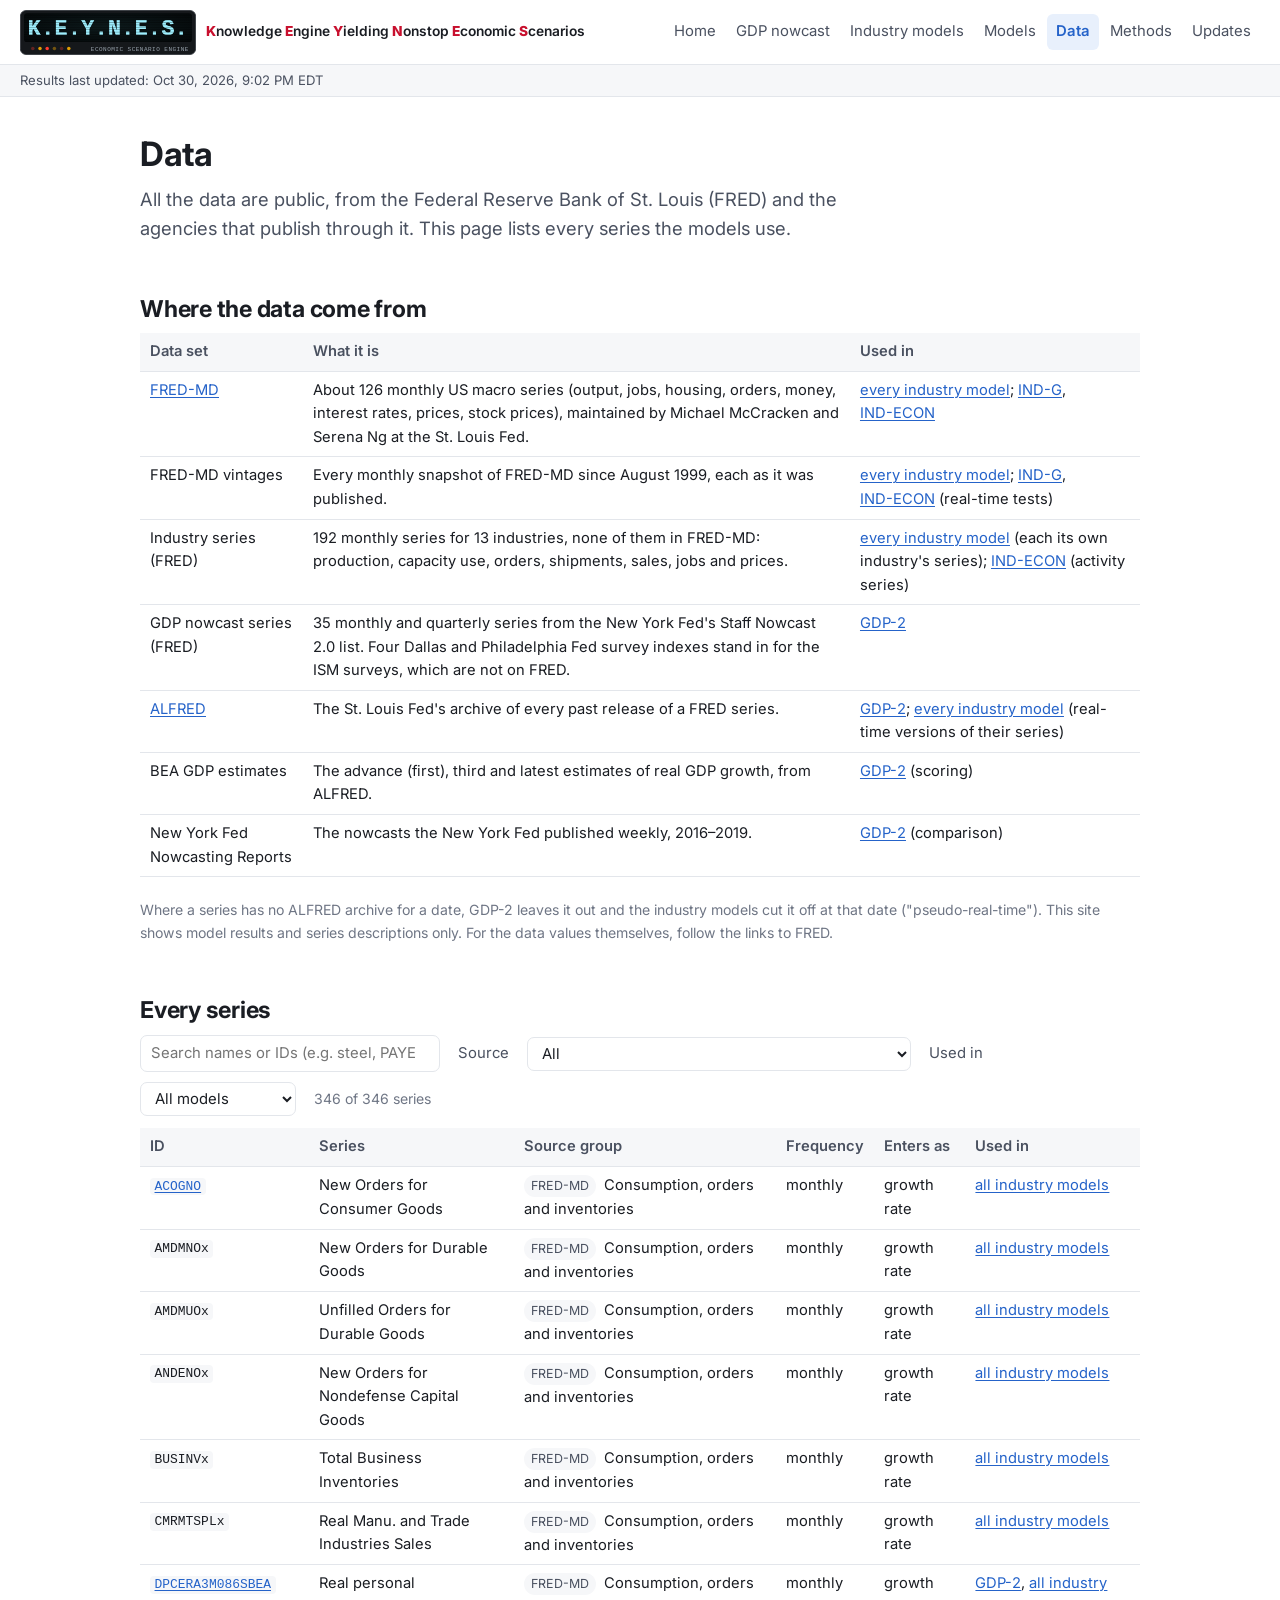
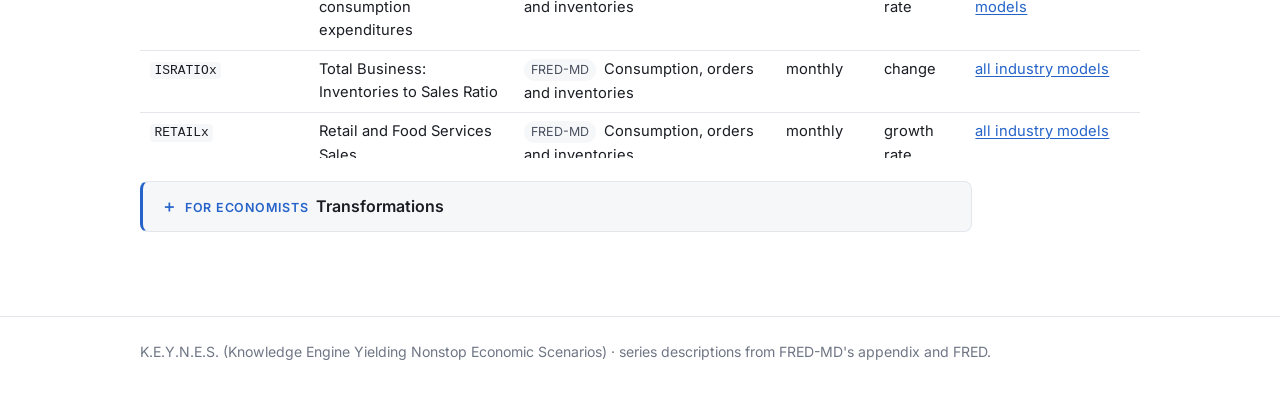
==== commit fc140a2d: "Update site from model-1-alpha ad16c8e Co-Authored-By: Claude Opus 5.5 <noreply@anthropic.com> Claud" ====
--- a/data.html
+++ b/data.html
@@ -18,7 +18,7 @@
     <a href="index.html">Home</a>
     <a href="nowcast.html">GDP nowcast</a>
     <a href="industries.html">Industry models</a>
-    <a href="structure.html">Model structure</a>
+    <a href="structure.html">Models</a>
     <a href="data.html">Data</a>
     <a href="methods.html">Methods</a>
     <a href="updates.html">Updates</a>
@@ -32,30 +32,30 @@
 
   <h2>Where the data come from</h2>
   <div class="table-wrap"><table>
-    <thead><tr><th>Data set</th><th>What it is</th><th>Used for</th></tr></thead>
+    <thead><tr><th>Data set</th><th>What it is</th><th>Used in</th></tr></thead>
     <tbody>
       <tr><td><a href="https://www.stlouisfed.org/research/economists/mccracken/fred-databases" target="_blank" rel="noopener">FRED-MD</a></td>
         <td>About 126 monthly US macro series (output, jobs, housing, orders, money, interest rates, prices, stock
           prices), maintained by Michael McCracken and Serena Ng at the St. Louis Fed.</td>
-        <td>The general factors of every industry model.</td></tr>
+        <td><a href="structure.html#production">every industry model</a>; <a href="structure.html#ind-g">IND-G</a>, <a href="structure.html#ind-econ">IND-ECON</a></td></tr>
       <tr><td>FRED-MD vintages</td><td>Every monthly snapshot of FRED-MD since August 1999, each as it was published.</td>
-        <td>The real-time test: each forecast uses only the snapshot available at its date.</td></tr>
+        <td><a href="structure.html#production">every industry model</a>; <a href="structure.html#ind-g">IND-G</a>, <a href="structure.html#ind-econ">IND-ECON</a> (real-time tests)</td></tr>
       <tr><td>Industry series (FRED)</td><td>192 monthly series for 13 industries, none of them in FRED-MD: production,
-          capacity use, orders, shipments, sales, jobs and prices.</td><td>The industry models and the economy model.</td></tr>
+          capacity use, orders, shipments, sales, jobs and prices.</td><td><a href="structure.html#production">every industry model</a> (each its own industry's series); <a href="structure.html#ind-econ">IND-ECON</a> (activity series)</td></tr>
       <tr><td>GDP nowcast series (FRED)</td><td>35 monthly and quarterly series from the New York Fed's Staff Nowcast 2.0 list. Four Dallas and
           Philadelphia Fed survey indexes stand in for the ISM surveys, which are not on FRED.</td>
-        <td>The GDP nowcast.</td></tr>
+        <td><a href="nowcast.html">GDP-2</a></td></tr>
       <tr><td><a href="https://alfred.stlouisfed.org/" target="_blank" rel="noopener">ALFRED</a></td>
         <td>The St. Louis Fed's archive of every past release of a FRED series.</td>
-        <td>Real-time versions of the industry and GDP nowcast series. Where a series has no archive for a date, it is
-          left out (GDP nowcast) or cut off at that date (industry models, labeled "pseudo-real-time").</td></tr>
+        <td><a href="nowcast.html">GDP-2</a>; <a href="structure.html#production">every industry model</a> (real-time versions of their series)</td></tr>
       <tr><td>BEA GDP estimates</td><td>The advance (first), third and latest estimates of real GDP growth, from ALFRED.</td>
-        <td>The "truth" each GDP nowcast is scored against.</td></tr>
+        <td><a href="nowcast.html">GDP-2</a> (scoring)</td></tr>
       <tr><td>New York Fed Nowcasting Reports</td><td>The nowcasts the New York Fed published weekly, 2016–2019.</td>
-        <td>A head-to-head comparison with our replica.</td></tr>
+        <td><a href="nowcast.html">GDP-2</a> (comparison)</td></tr>
     </tbody>
   </table></div>
-  <p class="small muted">This site shows model results and series descriptions only. For the data values themselves,
+  <p class="small muted">Where a series has no ALFRED archive for a date, GDP-2 leaves it out and the industry models
+    cut it off at that date ("pseudo-real-time"). This site shows model results and series descriptions only. For the data values themselves,
     follow the links to FRED.</p>
 
   <h2>Every series</h2>
@@ -64,7 +64,7 @@
     <label for="f-src">Source</label>
     <select id="f-src"><option value="">All</option></select>
     <label for="f-used">Used in</label>
-    <select id="f-used"><option value="">Both models</option><option>GDP nowcast</option><option>Industry models</option></select>
+    <select id="f-used"><option value="">All models</option><option value="GDP-2">GDP-2</option><option value="IND">Industry models</option></select>
     <span class="muted small" id="count"></span>
   </div>
   <div class="table-wrap" style="max-height: 70vh"><table id="tbl"></table></div>
--- a/assets/style.css
+++ b/assets/style.css
@@ -218,3 +218,7 @@
 .mini-fc { font-size: 0.86rem; }
 .mini-fc td:first-child { min-width: 0; }
 .mini-fc th, .mini-fc td { padding: 5px 5px; }
+.crumbs { margin: 0 0 0.4rem; }
+.crumbs a { text-decoration: none; }
+/* model names never break at their hyphens */
+a[href^="model.html"], a[href^="structure.html#ind"] { white-space: nowrap; }
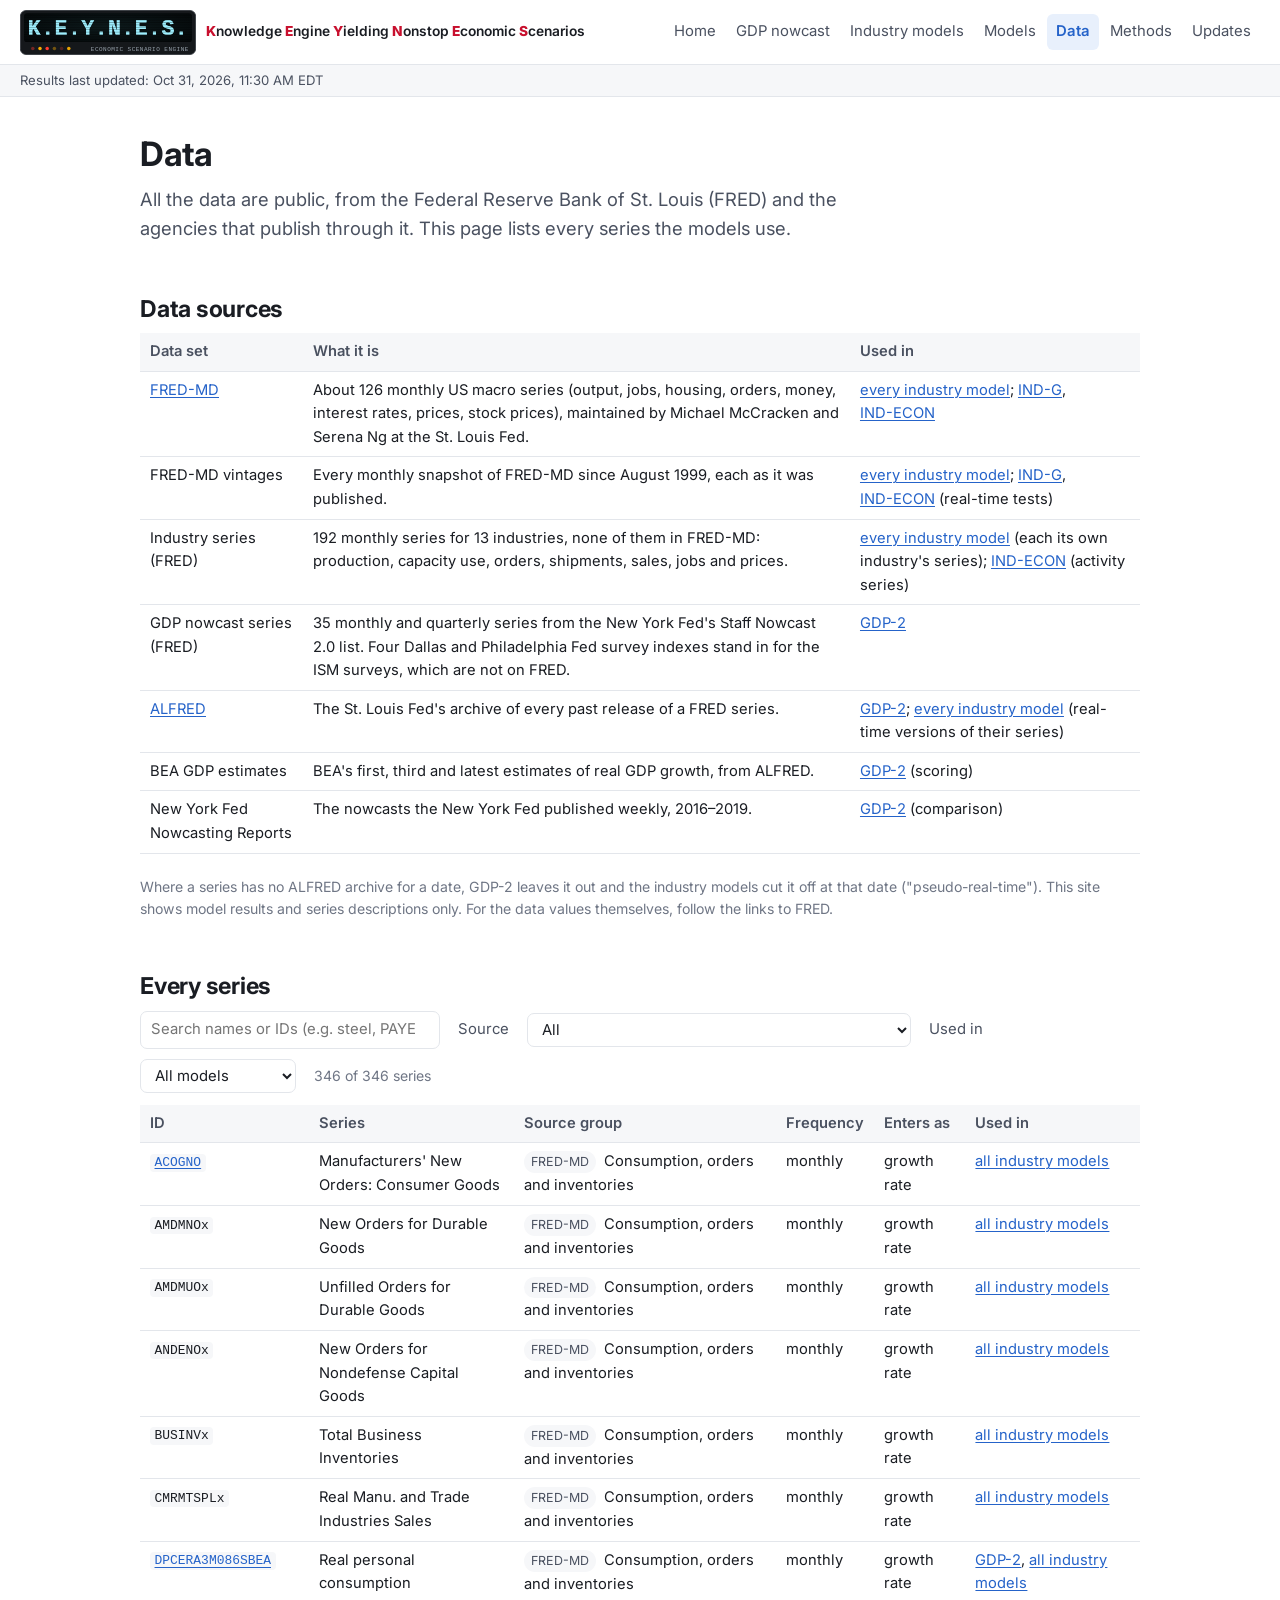
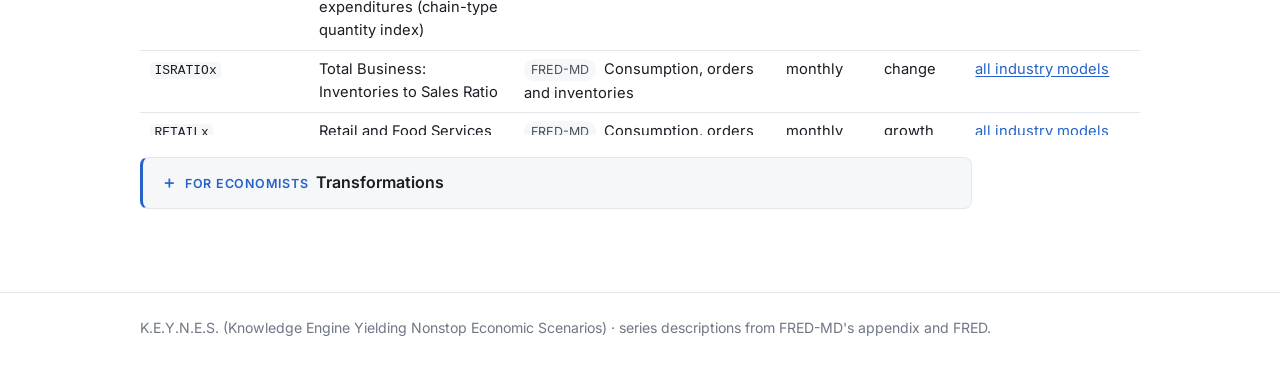
==== commit f407fd07: "Update site from model-1-alpha 39c33d1 Co-Authored-By: Claude Opus 5.5 <noreply@anthropic.com> Claud" ====
--- a/data.html
+++ b/data.html
@@ -30,7 +30,7 @@
   <p class="lead">All the data are public, from the Federal Reserve Bank of St. Louis (FRED) and the agencies that
     publish through it. This page lists every series the models use.</p>
 
-  <h2>Where the data come from</h2>
+  <h2>Data sources</h2>
   <div class="table-wrap"><table>
     <thead><tr><th>Data set</th><th>What it is</th><th>Used in</th></tr></thead>
     <tbody>
@@ -48,7 +48,7 @@
       <tr><td><a href="https://alfred.stlouisfed.org/" target="_blank" rel="noopener">ALFRED</a></td>
         <td>The St. Louis Fed's archive of every past release of a FRED series.</td>
         <td><a href="nowcast.html">GDP-2</a>; <a href="structure.html#production">every industry model</a> (real-time versions of their series)</td></tr>
-      <tr><td>BEA GDP estimates</td><td>The advance (first), third and latest estimates of real GDP growth, from ALFRED.</td>
+      <tr><td>BEA GDP estimates</td><td>BEA's first, third and latest estimates of real GDP growth, from ALFRED.</td>
         <td><a href="nowcast.html">GDP-2</a> (scoring)</td></tr>
       <tr><td>New York Fed Nowcasting Reports</td><td>The nowcasts the New York Fed published weekly, 2016–2019.</td>
         <td><a href="nowcast.html">GDP-2</a> (comparison)</td></tr>
